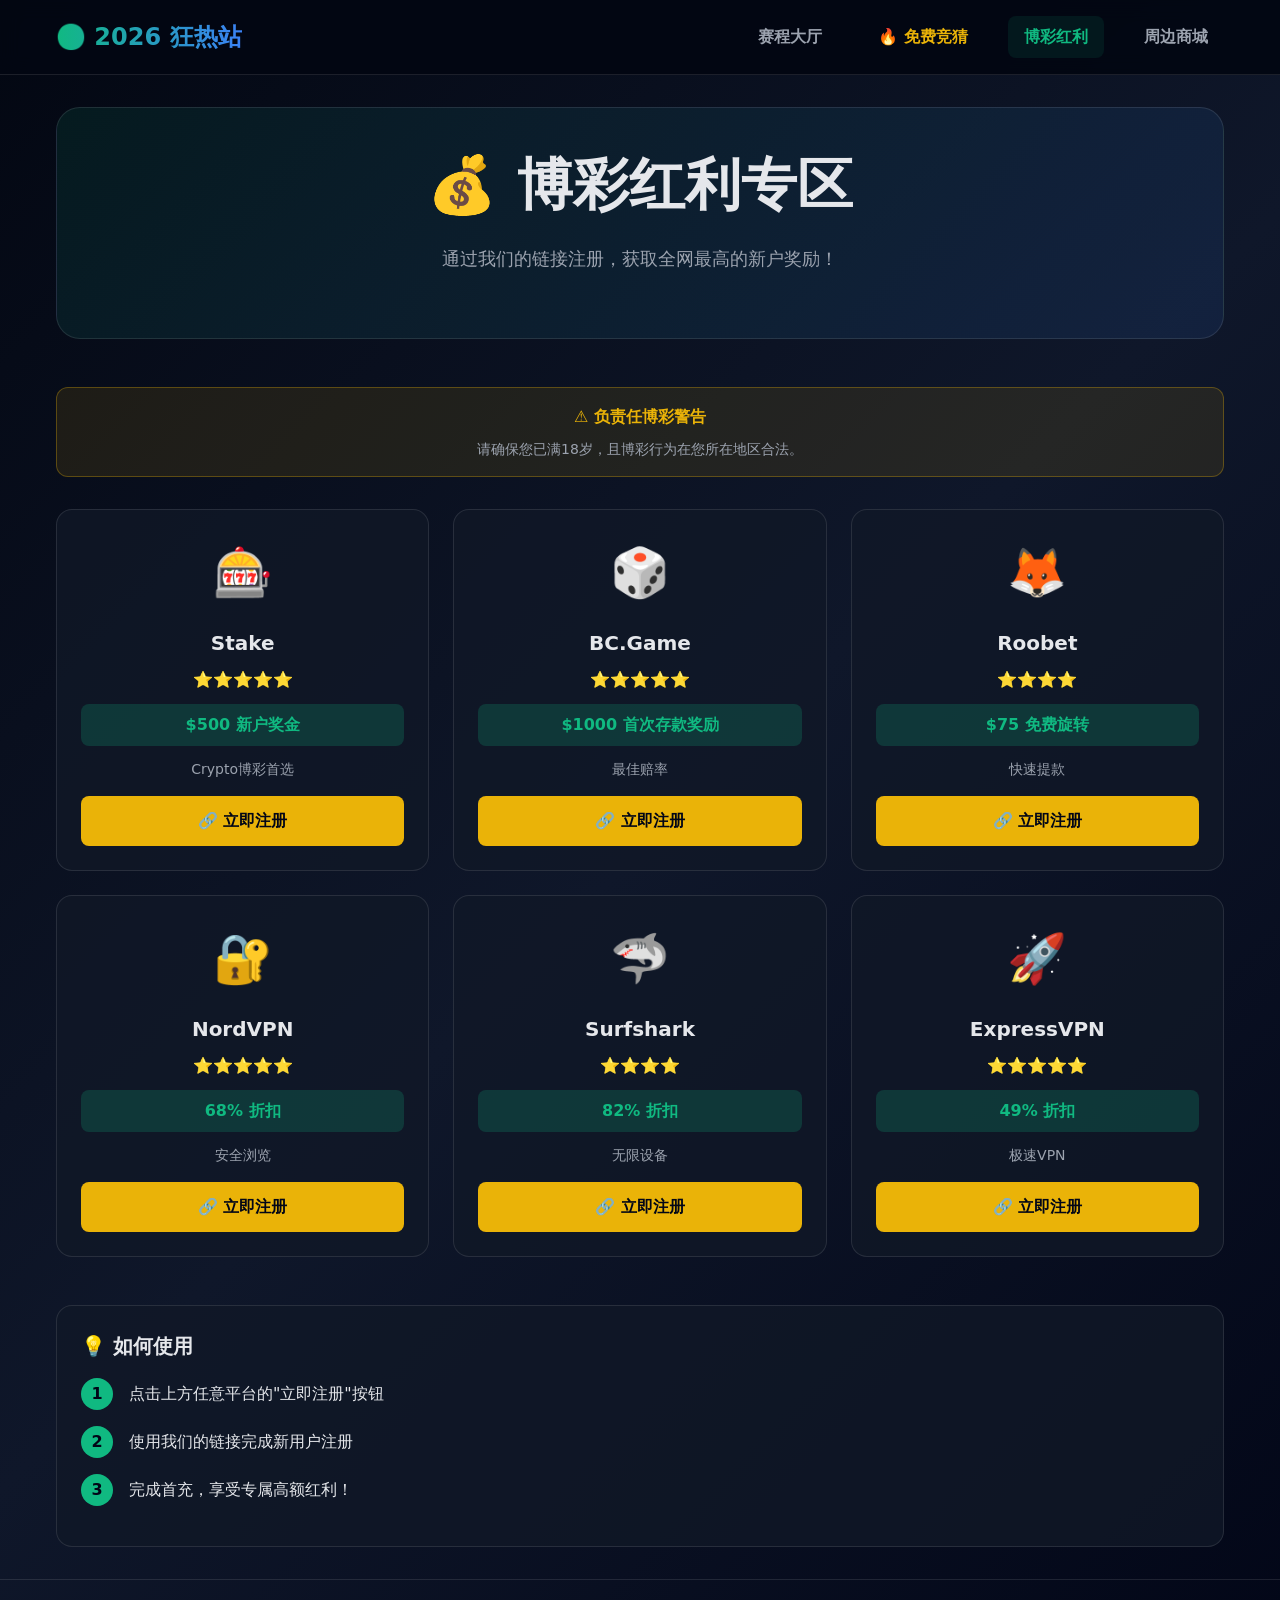
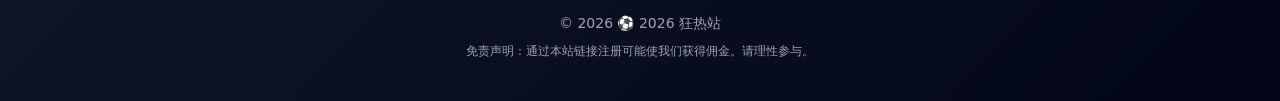
==== odds.html @ eb79d695 "v3 - HTML+JS data-driven site" ====
<!DOCTYPE html>
<html lang="zh-CN">
<head>
  <meta charset="UTF-8">
  <meta name="viewport" content="width=device-width, initial-scale=1.0">
  <title>💰 博彩红利专区 - 2026 狂热站</title>
  <link rel="stylesheet" href="style.css">
</head>
<body>
  <header>
    <nav>
      <a href="index.html" class="logo" id="site-name">加载中...</a>
      <div class="nav-links">
        <a href="index.html">赛程大厅</a>
        <a href="predict.html" class="highlight">🔥 免费竞猜</a>
        <a href="odds.html" class="active">博彩红利</a>
        <a href="shop.html">周边商城</a>
      </div>
    </nav>
  </header>

  <main>
    <div class="hero" style="padding: 2rem;">
      <h1>💰 博彩红利专区</h1>
      <p style="color: var(--text-muted);">通过我们的链接注册，获取全网最高的新户奖励！</p>
    </div>

    <div class="warning-box">
      <p class="title">⚠️ 负责任博彩警告</p>
      <p class="text">请确保您已满18岁，且博彩行为在您所在地区合法。</p>
    </div>

    <div class="grid" id="bookmakers-grid">
      <!-- 动态生成 -->
    </div>

    <div class="how-to" style="margin-top: 3rem;">
      <h2>💡 如何使用</h2>
      <ol>
        <li>点击上方任意平台的"立即注册"按钮</li>
        <li>使用我们的链接完成新用户注册</li>
        <li>完成首充，享受专属高额红利！</li>
      </ol>
    </div>
  </main>

  <footer>
    <p id="footer-name">© 加载中...</p>
    <p class="disclaimer">免责声明：通过本站链接注册可能使我们获得佣金。请理性参与。</p>
  </footer>

  <script src="data.js"></script>
  <script>
    document.getElementById('site-name').textContent = siteData.site.name;
    document.getElementById('footer-name').textContent = '© 2026 ' + siteData.site.name;

    const grid = document.getElementById('bookmakers-grid');
    siteData.bookmakers.forEach(b => {
      const card = document.createElement('div');
      card.className = 'bookmaker-card';
      card.innerHTML = `
        <div class="bookmaker-logo">${b.logo}</div>
        <div class="bookmaker-name">${b.name}</div>
        <div class="bookmaker-rating">${b.rating}</div>
        <div class="bookmaker-bonus">${b.bonus}</div>
        <p class="bookmaker-desc">${b.description}</p>
        <a href="${b.link}" target="_blank" rel="noopener noreferrer" class="bookmaker-link">🔗 立即注册</a>
      `;
      grid.appendChild(card);
    });
  </script>
</body>
</html>
---- style.css ----
/* ===== 共享样式表 ===== */
/* 所有页面共用这个样式 */

:root {
  --primary: #0a0f1c;
  --secondary: #111827;
  --accent: #10b981;
  --accent-glow: rgba(16, 185, 129, 0.4);
  --yellow: #eab308;
  --text: #e5e7eb;
  --text-muted: #9ca3af;
  --card-bg: rgba(17, 24, 39, 0.8);
  --card-border: rgba(255, 255, 255, 0.1);
  --gradient: linear-gradient(135deg, #030712 0%, #0f172a 50%, #020617 100%);
}

* { margin: 0; padding: 0; box-sizing: border-box; }

body {
  font-family: 'Segoe UI', system-ui, -apple-system, sans-serif;
  background: var(--gradient);
  color: var(--text);
  min-height: 100vh;
  line-height: 1.6;
}

/* ===== 导航栏 ===== */
header {
  background: rgba(3, 7, 18, 0.95);
  border-bottom: 1px solid var(--card-border);
  position: sticky;
  top: 0;
  z-index: 50;
  backdrop-filter: blur(10px);
}

nav {
  max-width: 1200px;
  margin: 0 auto;
  padding: 1rem;
  display: flex;
  justify-content: space-between;
  align-items: center;
}

.logo {
  font-size: 1.5rem;
  font-weight: 800;
  text-decoration: none;
  background: linear-gradient(90deg, #10b981, #3b82f6);
  -webkit-background-clip: text;
  -webkit-text-fill-color: transparent;
}

.nav-links {
  display: flex;
  gap: 1.5rem;
}

.nav-links a {
  color: var(--text-muted);
  text-decoration: none;
  font-weight: 600;
  padding: 0.5rem 1rem;
  border-radius: 8px;
  transition: all 0.3s;
}

.nav-links a:hover, .nav-links a.active {
  color: var(--accent);
  background: rgba(16, 185, 129, 0.1);
}

.nav-links a.highlight {
  color: var(--yellow);
}

/* ===== 主容器 ===== */
main {
  max-width: 1200px;
  margin: 0 auto;
  padding: 2rem 1rem;
}

/* ===== 英雄横幅 ===== */
.hero {
  background: linear-gradient(135deg, rgba(16, 185, 129, 0.1), rgba(59, 130, 246, 0.1));
  border: 1px solid var(--card-border);
  border-radius: 24px;
  padding: 3rem;
  text-align: center;
  margin-bottom: 3rem;
}

.hero h1 {
  font-size: clamp(2rem, 6vw, 3.5rem);
  font-weight: 800;
  margin-bottom: 1rem;
}

.hero h1 span { color: var(--accent); }

.hero p {
  color: var(--text-muted);
  font-size: 1.125rem;
  max-width: 600px;
  margin: 0 auto 2rem;
}

.btn {
  display: inline-block;
  padding: 1rem 2rem;
  border-radius: 50px;
  font-weight: 700;
  text-decoration: none;
  transition: all 0.3s;
}

.btn-primary {
  background: var(--accent);
  color: #020617;
}

.btn-primary:hover {
  transform: translateY(-2px);
  box-shadow: 0 0 20px var(--accent-glow);
}

.btn-secondary {
  background: var(--card-bg);
  border: 1px solid var(--card-border);
  color: var(--text);
}

.btn-secondary:hover {
  border-color: var(--accent);
}

/* ===== 卡片网格 ===== */
.section-title {
  font-size: 1.5rem;
  font-weight: 700;
  margin-bottom: 1.5rem;
  padding-left: 1rem;
  border-left: 4px solid var(--accent);
}

.grid {
  display: grid;
  grid-template-columns: repeat(auto-fit, minmax(300px, 1fr));
  gap: 1.5rem;
}

/* ===== 比赛卡片 ===== */
.match-card {
  background: var(--card-bg);
  border: 1px solid var(--card-border);
  border-radius: 16px;
  padding: 1.5rem;
  transition: all 0.3s;
  backdrop-filter: blur(10px);
}

.match-card:hover {
  border-color: var(--accent);
  transform: translateY(-2px);
}

.match-meta {
  display: flex;
  justify-content: space-between;
  font-size: 0.75rem;
  color: var(--text-muted);
  margin-bottom: 1rem;
}

.match-meta .status { color: var(--accent); font-weight: 600; }

.match-teams {
  display: flex;
  justify-content: space-between;
  align-items: center;
  font-size: 1.25rem;
  font-weight: 700;
  text-align: center;
}

.match-score {
  background: rgba(0,0,0,0.3);
  padding: 0.5rem 1rem;
  border-radius: 8px;
  color: var(--text-muted);
}

.match-actions {
  display: flex;
  gap: 0.75rem;
  margin-top: 1rem;
}

.match-actions a {
  flex: 1;
  text-align: center;
  padding: 0.75rem;
  border-radius: 8px;
  font-weight: 600;
  text-decoration: none;
  transition: all 0.3s;
}

.match-actions .btn-predict {
  background: var(--card-bg);
  border: 1px solid var(--card-border);
  color: var(--text);
}

.match-actions .btn-predict:hover {
  background: var(--accent);
  color: #020617;
}

.match-actions .btn-odds {
  background: #1d4ed8;
  color: white;
}

.match-actions .btn-odds:hover {
  background: #2563eb;
}

/* ===== 博彩平台卡片 ===== */
.bookmaker-card {
  background: var(--card-bg);
  border: 1px solid var(--card-border);
  border-radius: 16px;
  padding: 1.5rem;
  text-align: center;
  transition: all 0.3s;
}

.bookmaker-card:hover {
  border-color: var(--yellow);
}

.bookmaker-logo {
  font-size: 3rem;
  margin-bottom: 1rem;
}

.bookmaker-name {
  font-size: 1.25rem;
  font-weight: 700;
  margin-bottom: 0.5rem;
}

.bookmaker-rating {
  margin-bottom: 0.75rem;
}

.bookmaker-bonus {
  background: rgba(16, 185, 129, 0.2);
  color: var(--accent);
  padding: 0.5rem;
  border-radius: 8px;
  font-weight: 700;
  margin-bottom: 0.75rem;
}

.bookmaker-desc {
  color: var(--text-muted);
  font-size: 0.875rem;
  margin-bottom: 1rem;
}

.bookmaker-link {
  display: block;
  background: var(--yellow);
  color: #020617;
  padding: 0.75rem;
  border-radius: 8px;
  font-weight: 700;
  text-decoration: none;
  transition: all 0.3s;
}

.bookmaker-link:hover {
  background: #fbbf24;
  transform: scale(1.02);
}

/* ===== 竞猜表单 ===== */
.predict-form {
  max-width: 600px;
  margin: 0 auto;
}

.form-group {
  background: var(--card-bg);
  border: 1px solid var(--card-border);
  border-radius: 16px;
  padding: 1.5rem;
  margin-bottom: 1rem;
}

.form-group h3 {
  text-align: center;
  margin-bottom: 1rem;
  color: var(--text-muted);
  font-size: 0.875rem;
}

.predict-inputs {
  display: flex;
  align-items: center;
  justify-content: center;
  gap: 1rem;
}

.predict-inputs input {
  width: 80px;
  padding: 0.75rem;
  text-align: center;
  font-size: 1.5rem;
  font-weight: 700;
  background: rgba(0,0,0,0.3);
  border: 1px solid var(--card-border);
  border-radius: 8px;
  color: white;
}

.email-input {
  width: 100%;
  padding: 1rem;
  background: rgba(0,0,0,0.3);
  border: 1px solid var(--card-border);
  border-radius: 8px;
  color: white;
  font-size: 1rem;
}

.submit-btn {
  width: 100%;
  padding: 1rem;
  background: var(--accent);
  color: #020617;
  border: none;
  border-radius: 50px;
  font-size: 1.125rem;
  font-weight: 700;
  cursor: pointer;
  transition: all 0.3s;
}

.submit-btn:hover {
  transform: translateY(-2px);
  box-shadow: 0 0 20px var(--accent-glow);
}

/* ===== 商品卡片 ===== */
.product-card {
  background: var(--card-bg);
  border: 1px solid var(--card-border);
  border-radius: 16px;
  padding: 1.5rem;
  text-align: center;
  transition: all 0.3s;
}

.product-card:hover {
  border-color: var(--accent);
}

.product-image {
  font-size: 4rem;
  margin-bottom: 1rem;
}

.product-name {
  font-size: 1.125rem;
  font-weight: 700;
  margin-bottom: 0.5rem;
}

.product-desc {
  color: var(--text-muted);
  font-size: 0.875rem;
  margin-bottom: 1rem;
}

.product-price {
  font-size: 1.5rem;
  font-weight: 700;
  color: var(--accent);
  margin-bottom: 1rem;
}

.product-btn {
  display: inline-block;
  background: var(--accent);
  color: #020617;
  padding: 0.75rem 1.5rem;
  border-radius: 8px;
  font-weight: 700;
  text-decoration: none;
  transition: all 0.3s;
}

.product-btn:hover {
  background: #059669;
}

/* ===== VIP区域 ===== */
.vip-banner {
  background: linear-gradient(135deg, rgba(147, 51, 234, 0.2), rgba(236, 72, 153, 0.2));
  border: 1px solid rgba(147, 51, 234, 0.3);
  border-radius: 24px;
  padding: 3rem;
  text-align: center;
}

.vip-banner h2 {
  font-size: 2rem;
  margin-bottom: 1rem;
}

.vip-banner p {
  color: var(--text-muted);
  margin-bottom: 2rem;
}

/* ===== 警告提示 ===== */
.warning-box {
  background: rgba(234, 179, 8, 0.1);
  border: 1px solid rgba(234, 179, 8, 0.3);
  border-radius: 12px;
  padding: 1rem;
  text-align: center;
  margin-bottom: 2rem;
}

.warning-box .title {
  color: var(--yellow);
  font-weight: 700;
}

.warning-box .text {
  color: var(--text-muted);
  font-size: 0.875rem;
  margin-top: 0.5rem;
}

/* ===== 使用说明 ===== */
.how-to {
  background: var(--card-bg);
  border: 1px solid var(--card-border);
  border-radius: 16px;
  padding: 1.5rem;
}

.how-to h2 {
  font-size: 1.25rem;
  margin-bottom: 1rem;
}

.how-to ol {
  list-style: none;
  counter-reset: step;
}

.how-to li {
  counter-increment: step;
  display: flex;
  align-items: center;
  gap: 1rem;
  margin-bottom: 1rem;
}

.how-to li::before {
  content: counter(step);
  width: 2rem;
  height: 2rem;
  background: var(--accent);
  color: #020617;
  border-radius: 50%;
  display: flex;
  align-items: center;
  justify-content: center;
  font-weight: 700;
  flex-shrink: 0;
}

/* ===== 底部 ===== */
footer {
  border-top: 1px solid var(--card-border);
  padding: 2rem;
  text-align: center;
  color: var(--text-muted);
  font-size: 0.875rem;
}

footer p { margin-bottom: 0.5rem; }
footer .disclaimer { font-size: 0.75rem; }

/* ===== 成功提示 ===== */
.success-box {
  background: rgba(16, 185, 129, 0.1);
  border: 1px solid var(--accent);
  border-radius: 24px;
  padding: 3rem;
  text-align: center;
}

.success-box .icon {
  font-size: 4rem;
  margin-bottom: 1rem;
}

.success-box h2 {
  font-size: 2rem;
  margin-bottom: 1rem;
  color: var(--accent);
}

.success-box p {
  color: var(--text-muted);
  margin-bottom: 1.5rem;
}

/* ===== 响应式 ===== */
@media (max-width: 768px) {
  nav {
    flex-direction: column;
    gap: 1rem;
  }
  
  .nav-links {
    flex-wrap: wrap;
    justify-content: center;
  }
  
  .grid {
    grid-template-columns: 1fr;
  }
  
  .hero {
    padding: 2rem 1rem;
  }
}
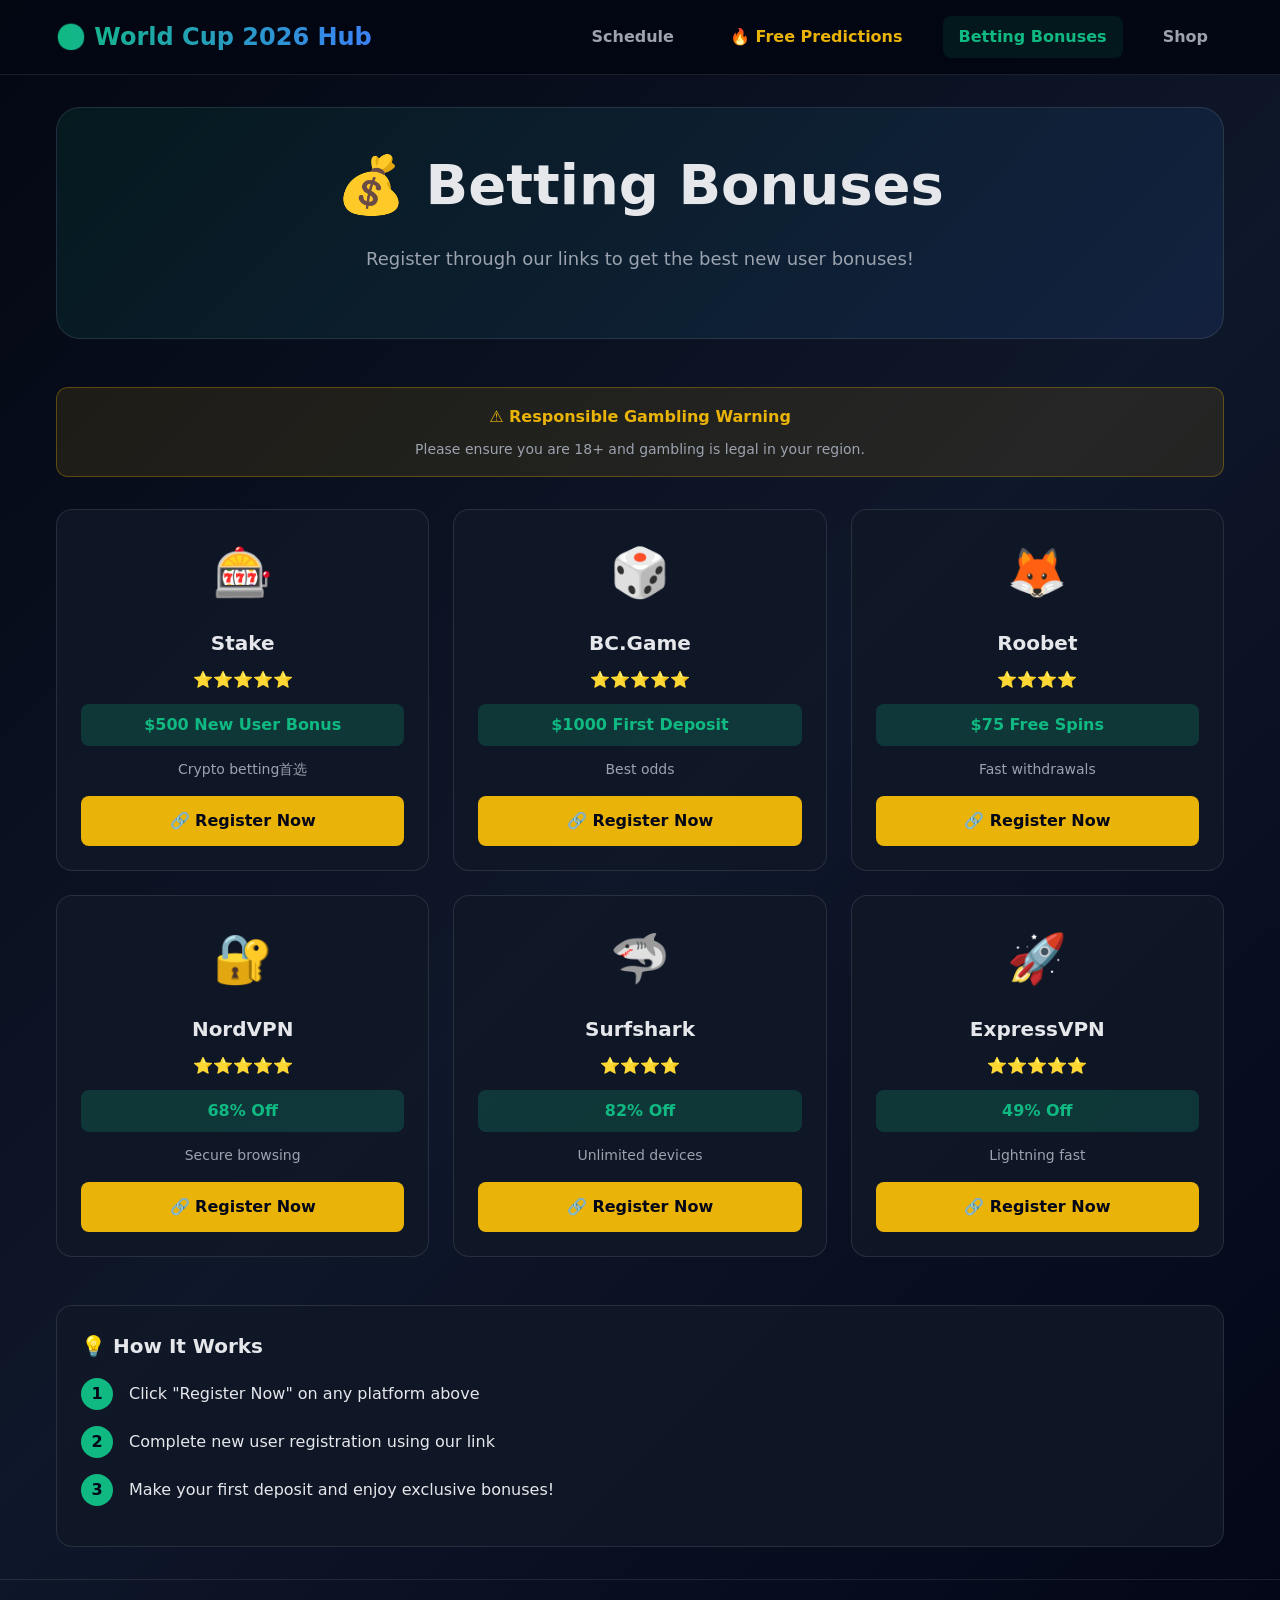
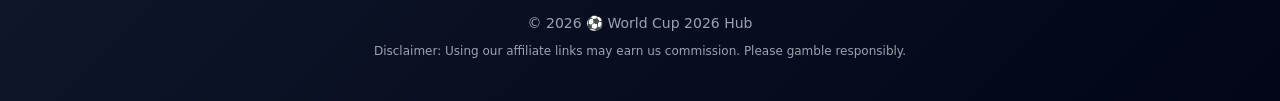
==== commit 66ec9bb8: "Update to English only" ====
--- a/odds.html
+++ b/odds.html
@@ -1,52 +1,50 @@
 <!DOCTYPE html>
-<html lang="zh-CN">
+<html lang="en">
 <head>
   <meta charset="UTF-8">
   <meta name="viewport" content="width=device-width, initial-scale=1.0">
-  <title>💰 博彩红利专区 - 2026 狂热站</title>
+  <title>💰 Betting Bonuses - World Cup 2026 Hub</title>
   <link rel="stylesheet" href="style.css">
 </head>
 <body>
   <header>
     <nav>
-      <a href="index.html" class="logo" id="site-name">加载中...</a>
+      <a href="index.html" class="logo" id="site-name">Loading...</a>
       <div class="nav-links">
-        <a href="index.html">赛程大厅</a>
-        <a href="predict.html" class="highlight">🔥 免费竞猜</a>
-        <a href="odds.html" class="active">博彩红利</a>
-        <a href="shop.html">周边商城</a>
+        <a href="index.html">Schedule</a>
+        <a href="predict.html" class="highlight">🔥 Free Predictions</a>
+        <a href="odds.html" class="active">Betting Bonuses</a>
+        <a href="shop.html">Shop</a>
       </div>
     </nav>
   </header>
 
   <main>
     <div class="hero" style="padding: 2rem;">
-      <h1>💰 博彩红利专区</h1>
-      <p style="color: var(--text-muted);">通过我们的链接注册，获取全网最高的新户奖励！</p>
+      <h1>💰 Betting Bonuses</h1>
+      <p style="color: var(--text-muted);">Register through our links to get the best new user bonuses!</p>
     </div>
 
     <div class="warning-box">
-      <p class="title">⚠️ 负责任博彩警告</p>
-      <p class="text">请确保您已满18岁，且博彩行为在您所在地区合法。</p>
+      <p class="title">⚠️ Responsible Gambling Warning</p>
+      <p class="text">Please ensure you are 18+ and gambling is legal in your region.</p>
     </div>
 
-    <div class="grid" id="bookmakers-grid">
-      <!-- 动态生成 -->
-    </div>
+    <div class="grid" id="bookmakers-grid"></div>
 
     <div class="how-to" style="margin-top: 3rem;">
-      <h2>💡 如何使用</h2>
+      <h2>💡 How It Works</h2>
       <ol>
-        <li>点击上方任意平台的"立即注册"按钮</li>
-        <li>使用我们的链接完成新用户注册</li>
-        <li>完成首充，享受专属高额红利！</li>
+        <li>Click "Register Now" on any platform above</li>
+        <li>Complete new user registration using our link</li>
+        <li>Make your first deposit and enjoy exclusive bonuses!</li>
       </ol>
     </div>
   </main>
 
   <footer>
-    <p id="footer-name">© 加载中...</p>
-    <p class="disclaimer">免责声明：通过本站链接注册可能使我们获得佣金。请理性参与。</p>
+    <p id="footer-name">© Loading...</p>
+    <p class="disclaimer">Disclaimer: Using our affiliate links may earn us commission. Please gamble responsibly.</p>
   </footer>
 
   <script src="data.js"></script>
@@ -64,7 +62,7 @@
         <div class="bookmaker-rating">${b.rating}</div>
         <div class="bookmaker-bonus">${b.bonus}</div>
         <p class="bookmaker-desc">${b.description}</p>
-        <a href="${b.link}" target="_blank" rel="noopener noreferrer" class="bookmaker-link">🔗 立即注册</a>
+        <a href="${b.link}" target="_blank" rel="noopener noreferrer" class="bookmaker-link">🔗 Register Now</a>
       `;
       grid.appendChild(card);
     });
